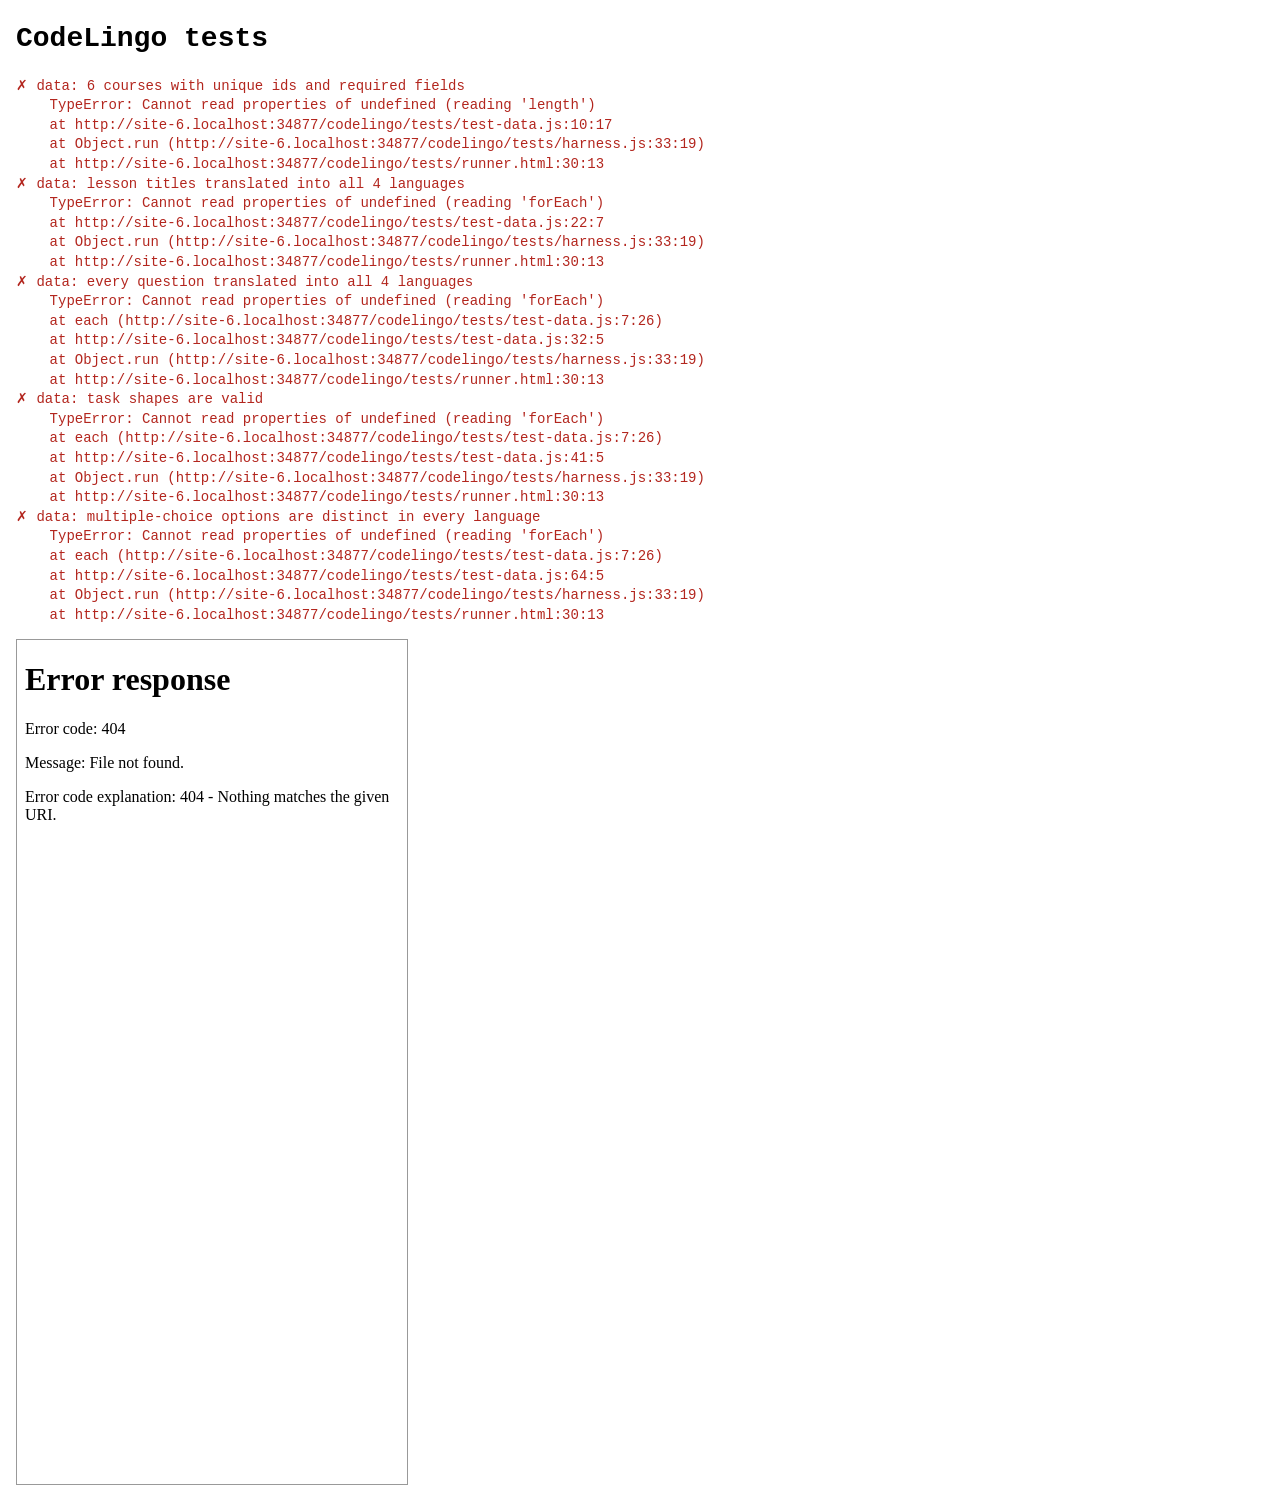
==== codelingo/tests/runner.html @ 230b599a "Add headless-Chrome test suite (data, i18n, files, UI) Co-Authored-By: Claude Opus 5.5 <noreply@anth" ====
<!doctype html>
<html lang="en">
<head>
  <meta charset="utf-8">
  <title>CodeLingo tests</title>
  <style>
    body { font: 14px/1.4 ui-monospace, Menlo, monospace; margin: 16px; }
    .ok { color: #157a2c; } .bad { color: #b3261e; } .skip { color: #8a6d00; }
    iframe { width: 390px; height: 844px; border: 1px solid #999; }
  </style>
</head>
<body>
  <h1>CodeLingo tests</h1>
  <pre id="log"></pre>
  <div id="result" data-status="RUNNING"></div>
  <!-- App data: loaded the same way the app loads it -->
  <script src="../i18n.js"></script>
  <script src="../courses/_core.js"></script>
  <script src="../courses/html.js"></script>
  <script src="../courses/css.js"></script>
  <script src="../courses/js.js"></script>
  <script src="../courses/ts.js"></script>
  <script src="../courses/py.js"></script>
  <script src="../courses/sql.js"></script>
  <script src="harness.js"></script>
  <script src="test-data.js"></script>
  <script src="test-i18n.js"></script>
  <script src="test-files.js"></script>
  <script src="test-app.js"></script>
  <script>T.run();</script>
</body>
</html>
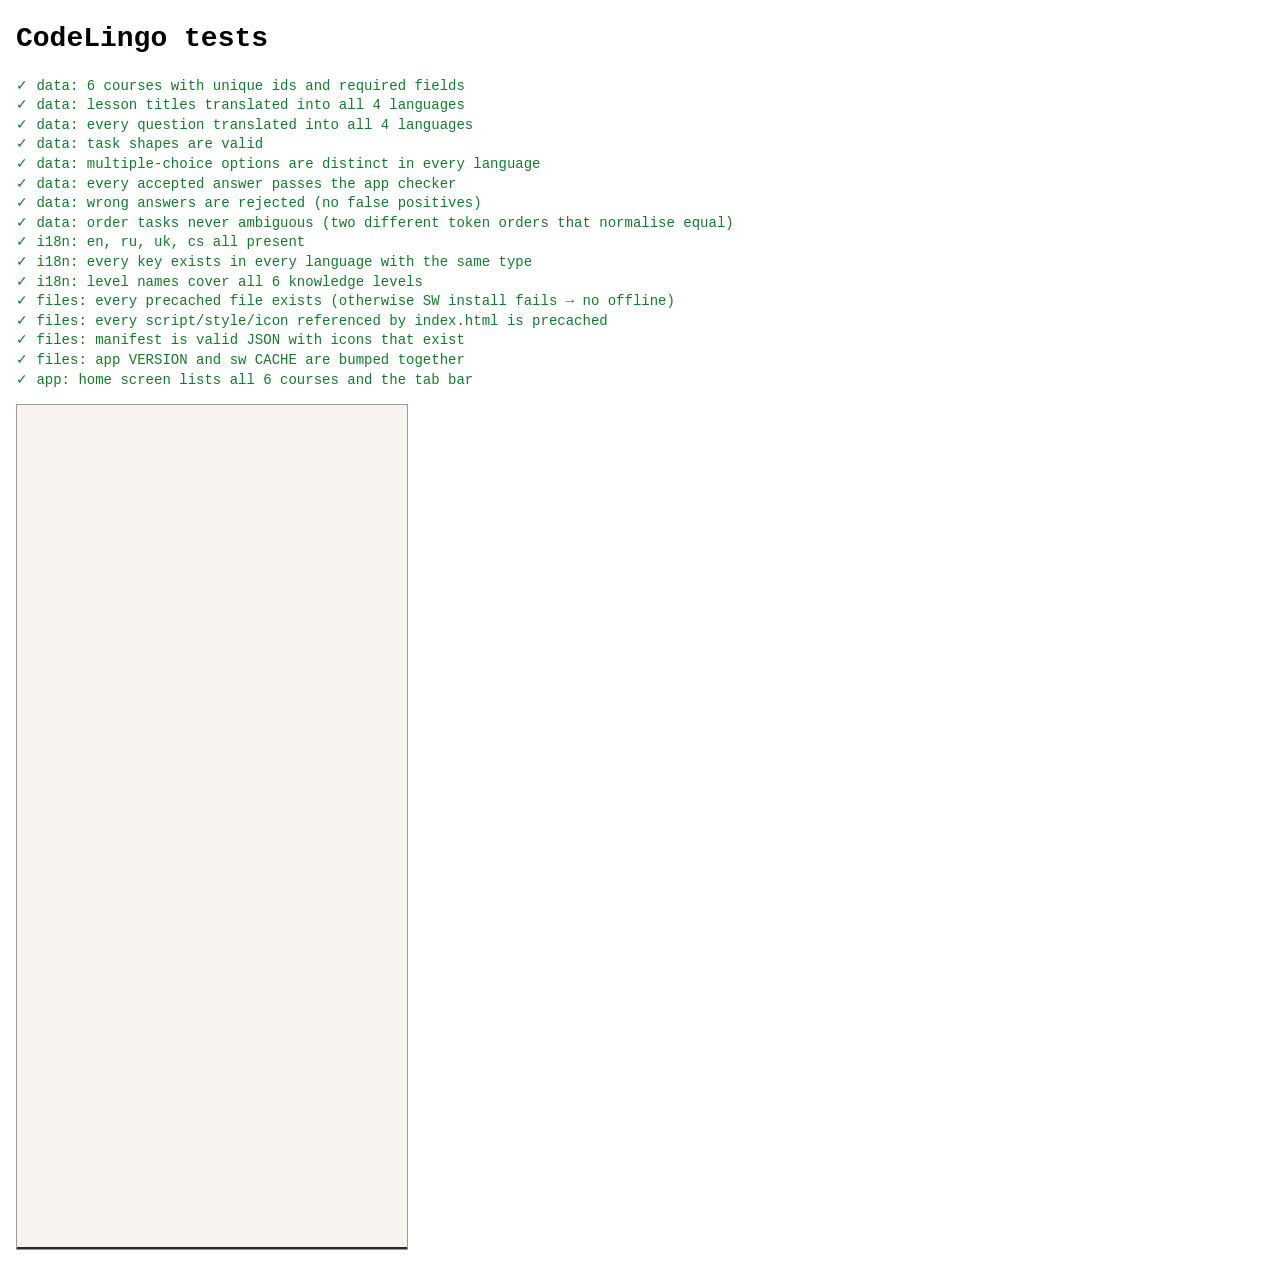
==== commit 45b98ff6: "Test app shell (R8), typography (R9), no-numbers screens and fill focus Co-Authored-By: Claude Opus " ====
--- a/codelingo/tests/runner.html
+++ b/codelingo/tests/runner.html
@@ -27,6 +27,7 @@
   <script src="test-i18n.js"></script>
   <script src="test-files.js"></script>
   <script src="test-app.js"></script>
+  <script src="test-layout.js"></script>
   <script>T.run();</script>
 </body>
 </html>
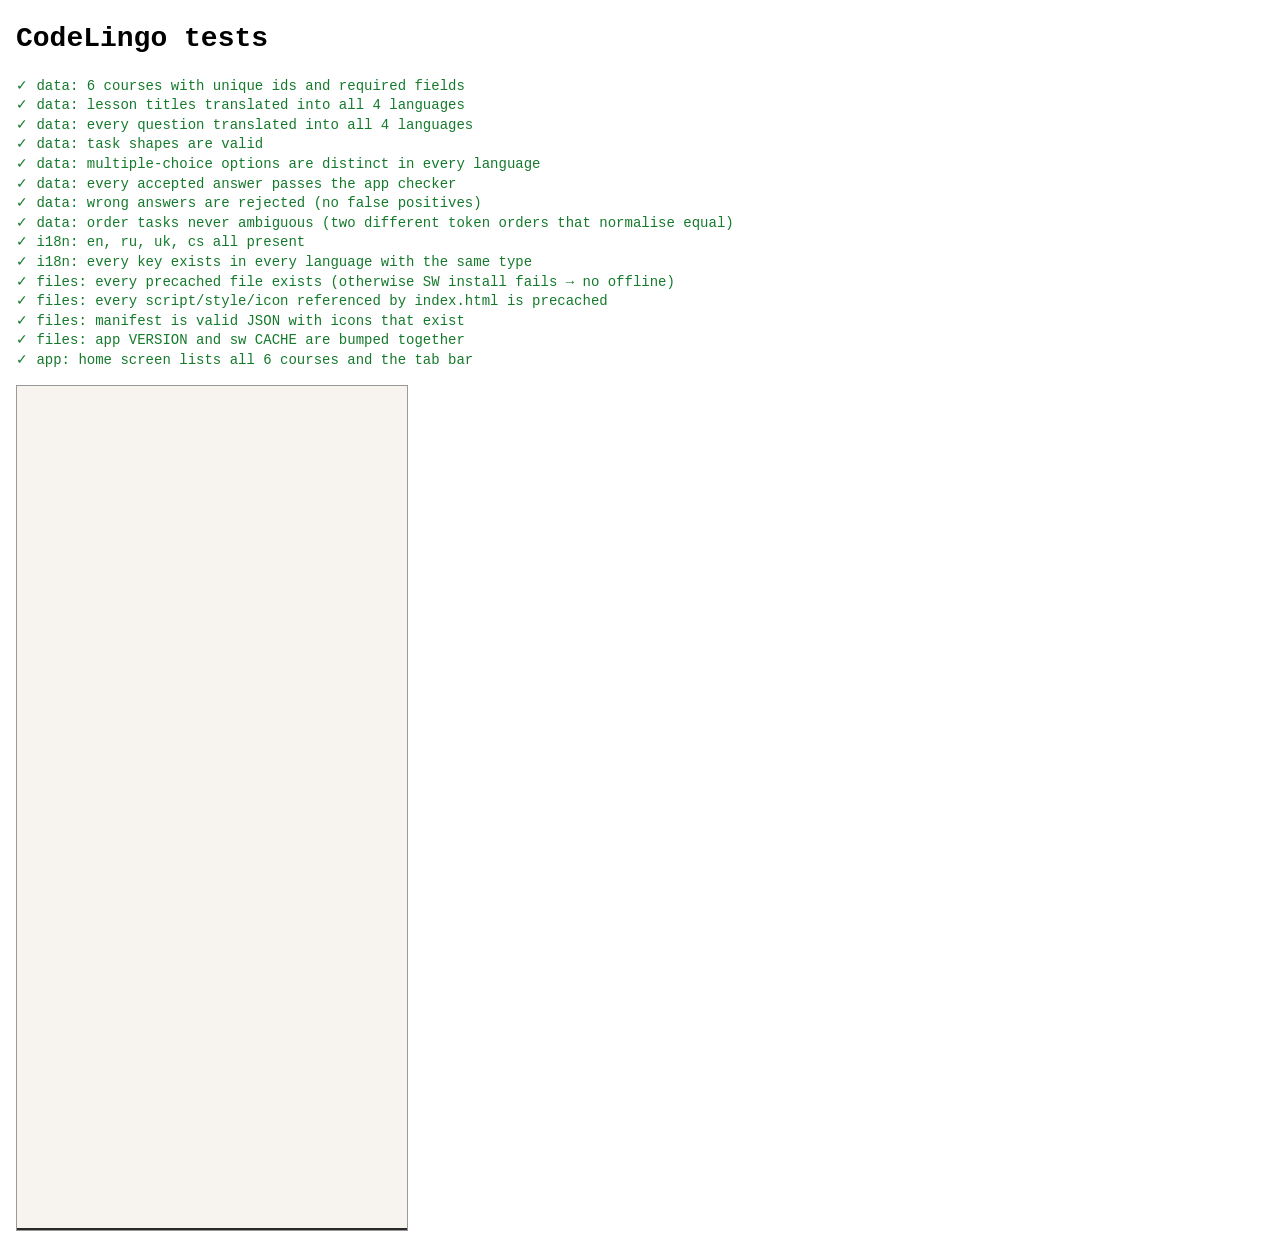
==== commit be016a35: "Add edge-case tests: music timers, cycling persistence, sanitize best, segment colours, completed co" ====
--- a/codelingo/tests/runner.html
+++ b/codelingo/tests/runner.html
@@ -27,6 +27,7 @@
   <script src="test-i18n.js"></script>
   <script src="test-files.js"></script>
   <script src="test-app.js"></script>
+  <script src="test-edge.js"></script>
   <script src="test-layout.js"></script>
   <script>T.run();</script>
 </body>
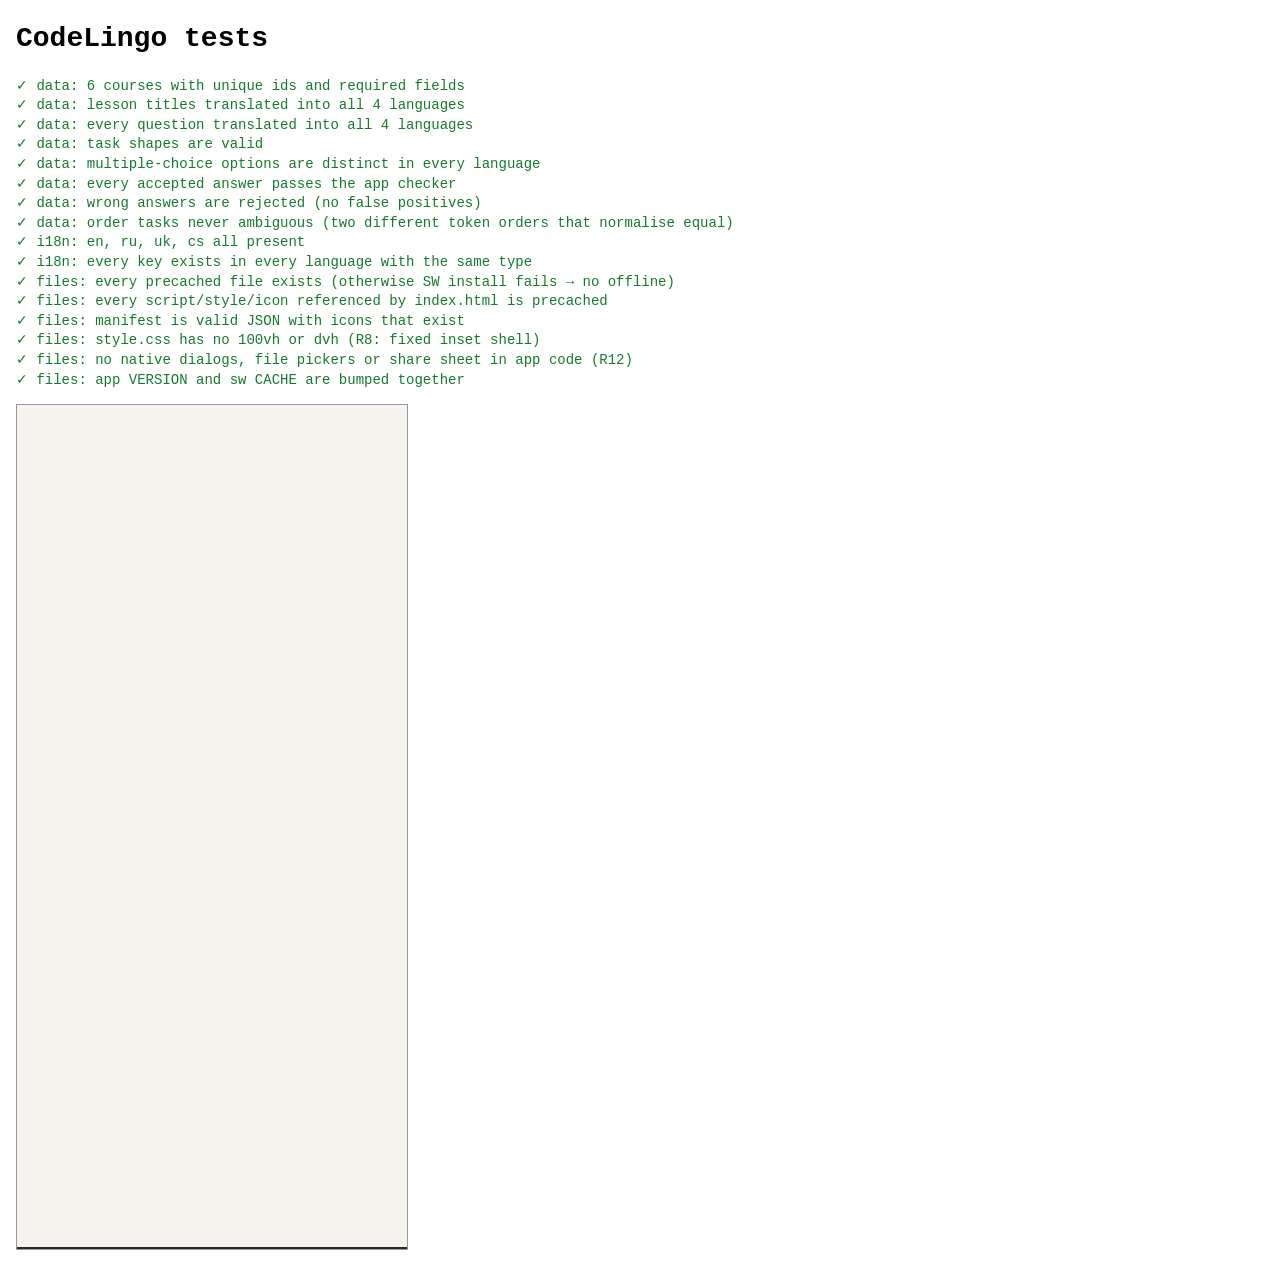
==== commit 3b16fbc6: "R8 fixed inset shell and lesson (no vh/dvh), R12 in-app modal instead of confirm, no callouts/select" ====
--- a/codelingo/tests/runner.html
+++ b/codelingo/tests/runner.html
@@ -29,6 +29,7 @@
   <script src="test-app.js"></script>
   <script src="test-edge.js"></script>
   <script src="test-layout.js"></script>
+  <script src="test-modal.js"></script>
   <script>T.run();</script>
 </body>
 </html>
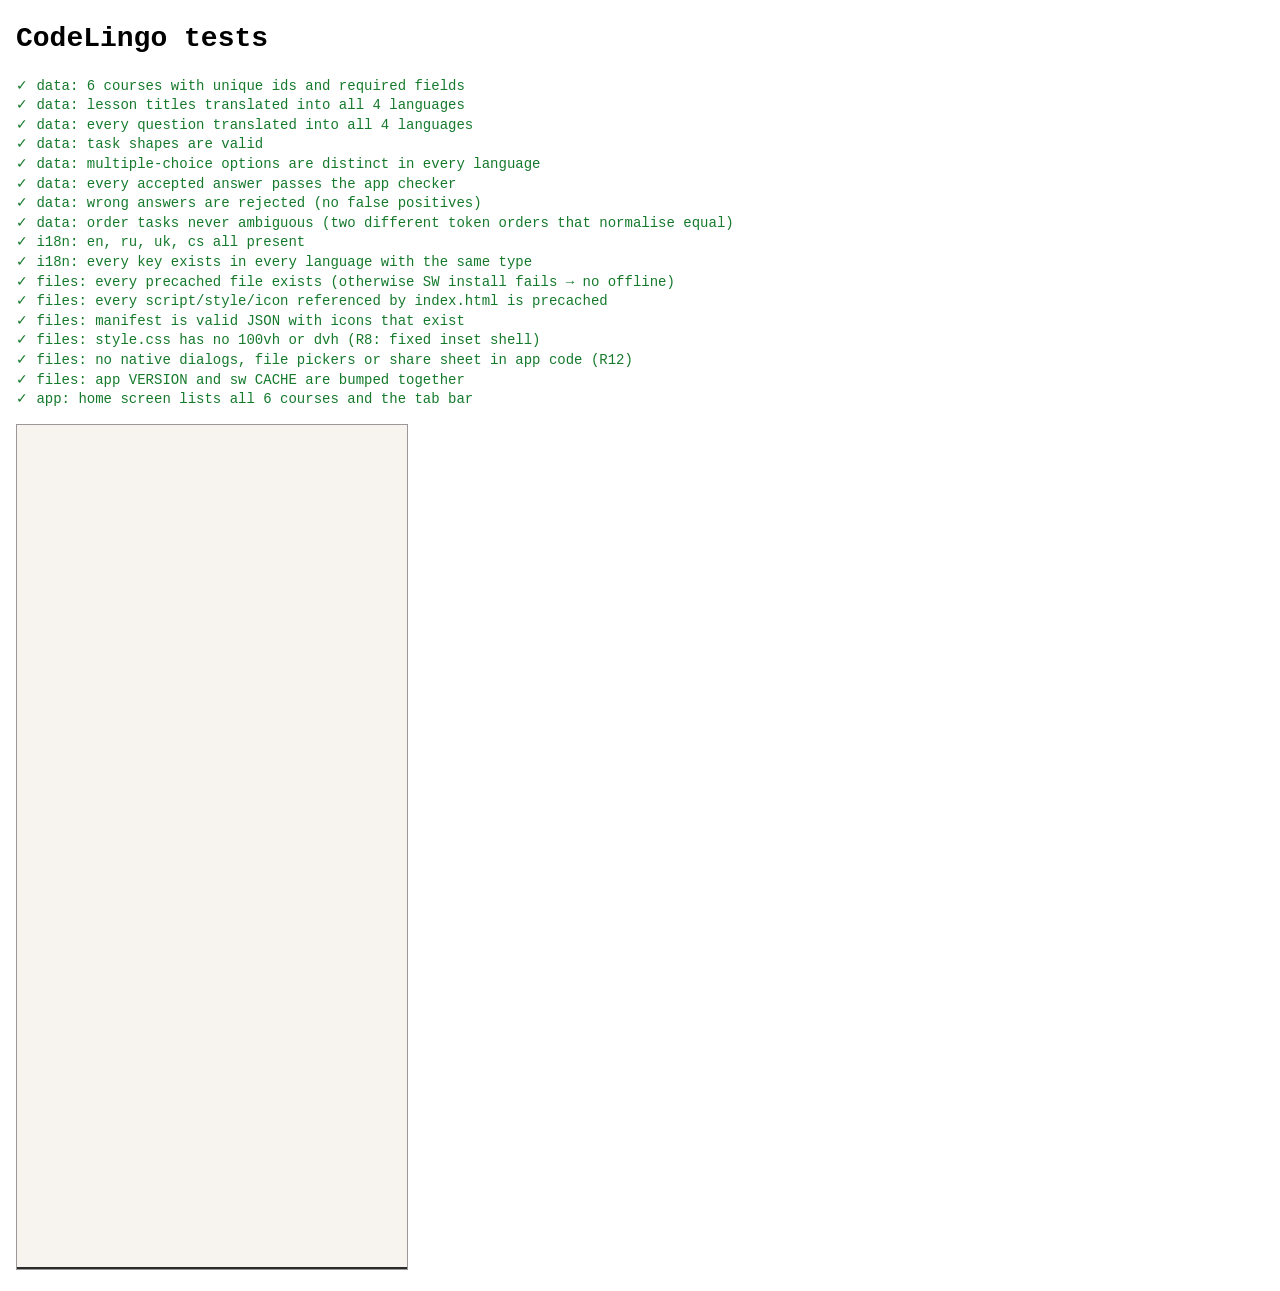
==== commit 91206d38: "R13 custom editor and in-app keyboard; no native input in lessons - #ans is a non-focusable role=tex" ====
--- a/codelingo/tests/runner.html
+++ b/codelingo/tests/runner.html
@@ -30,6 +30,7 @@
   <script src="test-edge.js"></script>
   <script src="test-layout.js"></script>
   <script src="test-modal.js"></script>
+  <script src="test-kbd.js"></script>
   <script>T.run();</script>
 </body>
 </html>
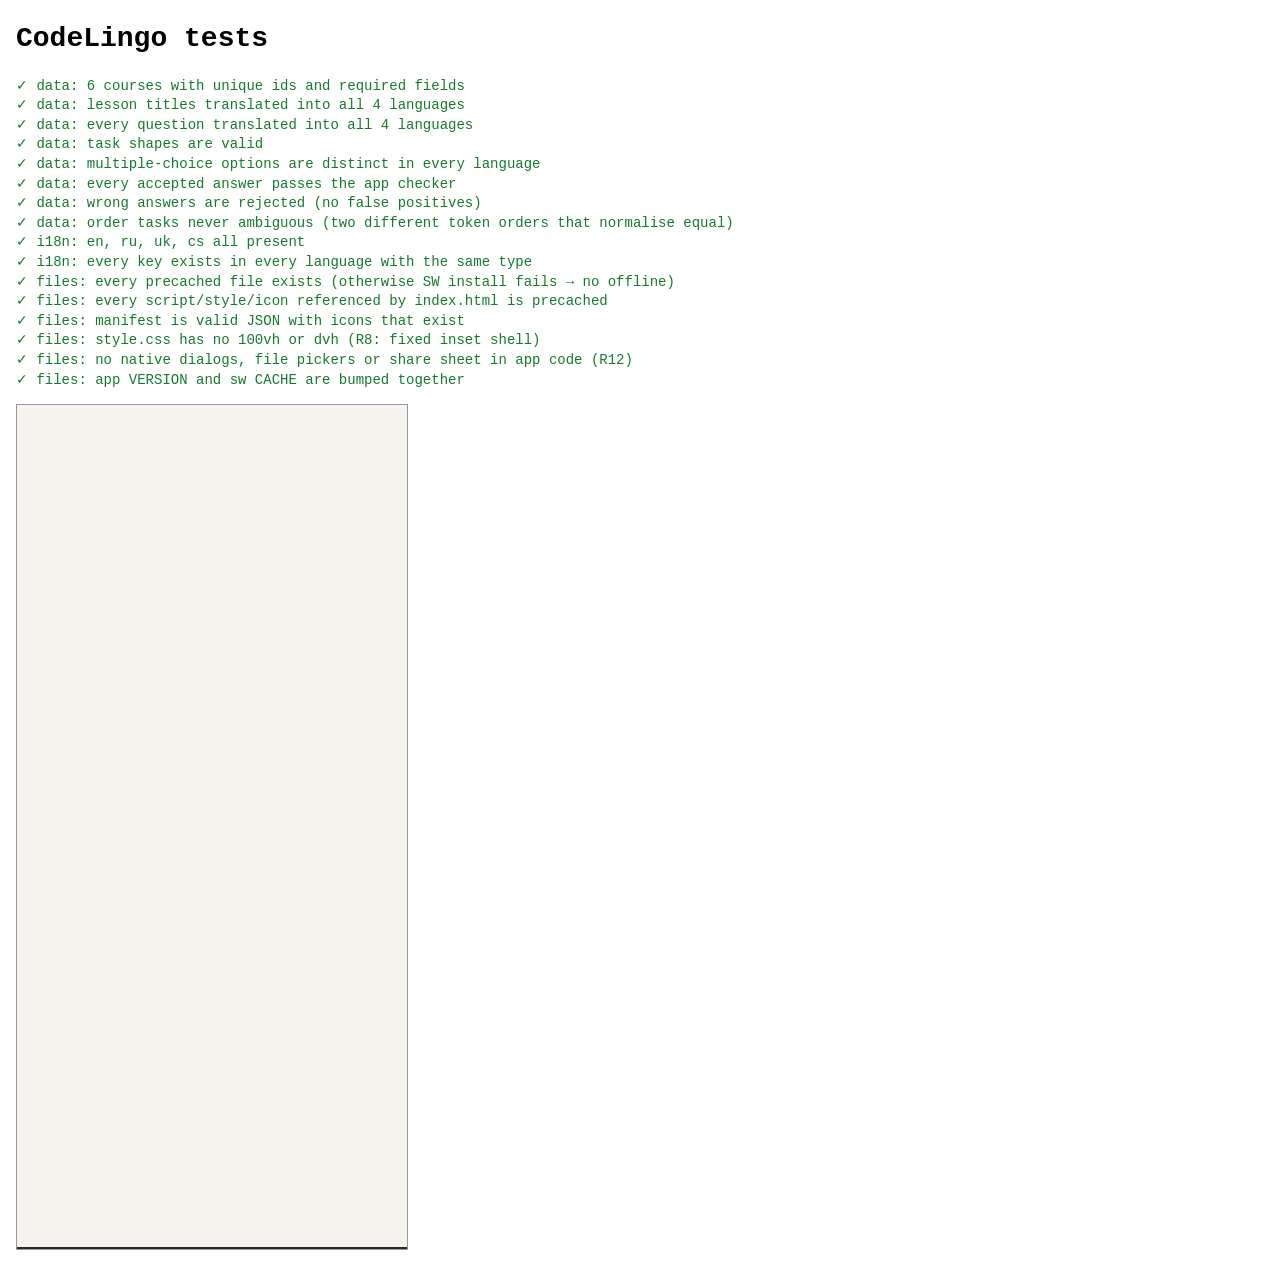
==== commit bf1658ed: "Add QA edge tests for keyboard, modal and rotation (R8/R12/R13) modal-edge test fails on purpose: he" ====
--- a/codelingo/tests/runner.html
+++ b/codelingo/tests/runner.html
@@ -31,6 +31,7 @@
   <script src="test-layout.js"></script>
   <script src="test-modal.js"></script>
   <script src="test-kbd.js"></script>
+  <script src="test-kbd-edge.js"></script>
   <script>T.run();</script>
 </body>
 </html>
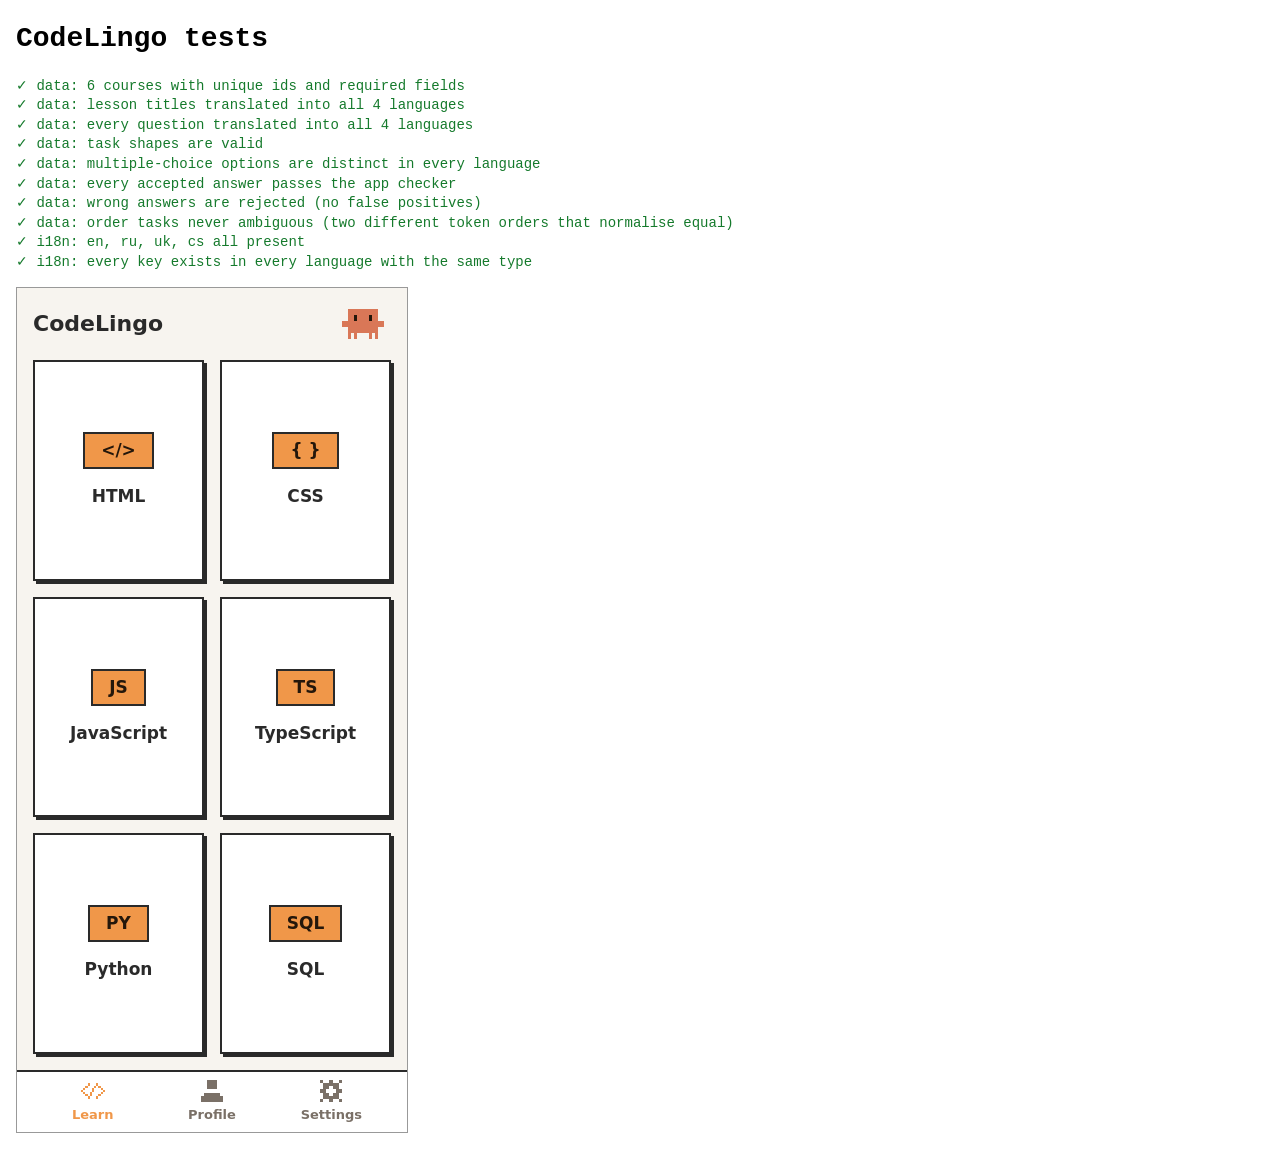
==== commit b7c9061e: "Learn mode (SPEC 3a, L1-L6): teach cards, repeat tasks and course Guide - Lesson queue: each card of" ====
--- a/codelingo/tests/runner.html
+++ b/codelingo/tests/runner.html
@@ -22,6 +22,13 @@
   <script src="../courses/ts.js"></script>
   <script src="../courses/py.js"></script>
   <script src="../courses/sql.js"></script>
+  <!-- Teach cards (L1); a missing file only means "no cards" for that course -->
+  <script src="../courses/teach-html.js"></script>
+  <script src="../courses/teach-css.js"></script>
+  <script src="../courses/teach-js.js"></script>
+  <script src="../courses/teach-ts.js"></script>
+  <script src="../courses/teach-py.js"></script>
+  <script src="../courses/teach-sql.js"></script>
   <script src="harness.js"></script>
   <script src="test-data.js"></script>
   <script src="test-i18n.js"></script>
@@ -32,6 +39,7 @@
   <script src="test-modal.js"></script>
   <script src="test-kbd.js"></script>
   <script src="test-kbd-edge.js"></script>
+  <script src="test-teach.js"></script>
   <script>T.run();</script>
 </body>
 </html>
